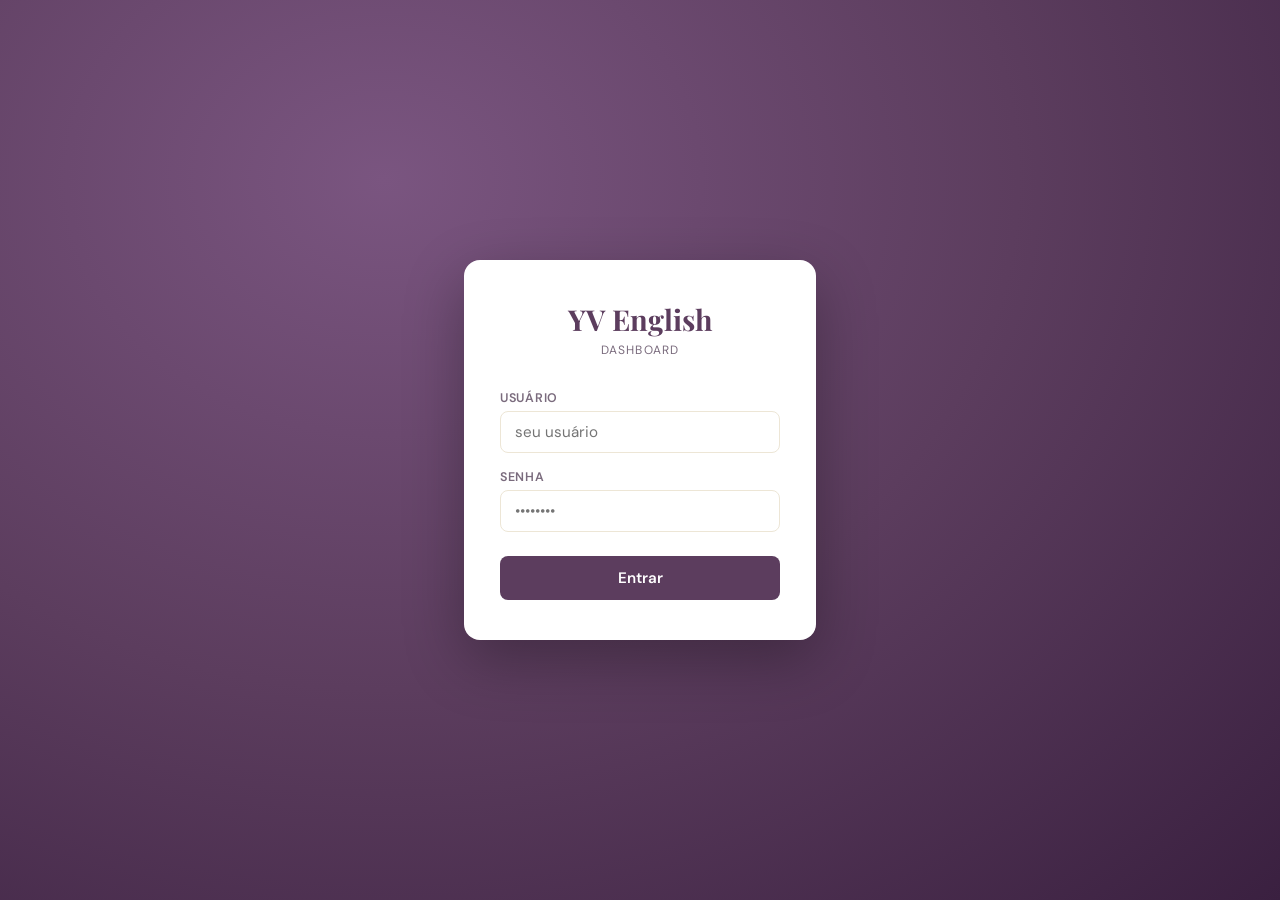
==== index.html @ 702f9258 "build" ====
<!DOCTYPE html>
<html lang="pt-BR">
<head>
  <meta charset="UTF-8"/>
  <meta name="viewport" content="width=device-width, initial-scale=1.0"/>
  <title>YV English · Dashboard</title>
  <link rel="preconnect" href="https://fonts.googleapis.com">
  <link href="https://fonts.googleapis.com/css2?family=Playfair+Display:wght@400;600;700&family=DM+Sans:wght@300;400;500;600&display=swap" rel="stylesheet">
  <link rel="stylesheet" href="css/main.css"/>
</head>
<body>
<aside class="sidebar">
  <div class="sidebar-logo"><h1>YV English</h1><p>Dashboard</p></div>
  <nav>
    <button class="nav-item active" data-page="overview" onclick="showPage('overview',this)"><span class="icon">📊</span> Visão Geral</button>
    <button class="nav-item" data-page="alunos" onclick="showPage('alunos',this)"><span class="icon">👥</span> Alunos</button>
    <button class="nav-item" data-page="aulas" onclick="showPage('aulas',this)"><span class="icon">📚</span> Diário de Aulas</button>
    <button class="nav-item" data-page="mensalidades" onclick="showPage('mensalidades',this)"><span class="icon">💰</span> Mensalidades</button>
  </nav>
  <div class="sidebar-footer"><button class="btn-ghost" onclick="logout()">🚪 Sair</button></div>
</aside>
<div class="main">
  <div class="topbar">
    <h2 id="page-title">Visão Geral</h2>
    <div class="topbar-actions" id="topbar-actions"></div>
  </div>
  <div class="content">
    <div id="page-overview" class="page active">
      <div class="stats-grid">
        <div class="stat-card"><div class="stat-label">Alunos Ativos</div><div class="stat-value" id="stat-ativos">–</div></div>
        <div class="stat-card plum"><div class="stat-label">Aulas este mês</div><div class="stat-value" id="stat-aulas-mes">–</div></div>
        <div class="stat-card green"><div class="stat-label">Mensalidades pagas</div><div class="stat-value" id="stat-pagas">–</div><div class="stat-sub" id="stat-pagas-sub"></div></div>
        <div class="stat-card red"><div class="stat-label">Em aberto</div><div class="stat-value" id="stat-abertas">–</div><div class="stat-sub" id="stat-abertas-sub"></div></div>
      </div>
      <div class="card">
        <div class="card-header"><h3>Últimas aulas registradas</h3></div>
        <table><thead><tr><th>Aluno</th><th>Data</th><th>Matéria</th><th>Status</th></tr></thead>
        <tbody id="overview-aulas-tbody"><tr><td colspan="4"><div class="empty"><p>Carregando...</p></div></td></tr></tbody></table>
      </div>
    </div>
    <div id="page-alunos" class="page">
      <div class="filters">
        <div class="filter-group"><label>Buscar</label><input type="text" id="search-aluno" placeholder="Nome..." oninput="filterAlunos()" style="width:200px"/></div>
        <div class="filter-group"><label>Status</label><select id="filter-status" onchange="filterAlunos()"><option value="">Todos</option><option value="ativo">Ativo</option><option value="pausado">Pausado</option><option value="cancelado">Cancelado</option></select></div>
        <div class="filter-group"><label>Nível</label><select id="filter-nivel" onchange="filterAlunos()"><option value="">Todos</option><option value="iniciante">Iniciante</option><option value="intermediario">Intermediário</option><option value="avancado">Avançado</option></select></div>
      </div>
      <div class="card">
        <div class="card-header"><h3>Alunos</h3></div>
        <table><thead><tr><th>Nome</th><th>Nível</th><th>Plano</th><th>Dias</th><th>Status</th><th>Contato</th><th></th></tr></thead>
        <tbody id="alunos-tbody"><tr><td colspan="7"><div class="empty"><p>Carregando...</p></div></td></tr></tbody></table>
      </div>
    </div>
    <div id="page-aulas" class="page">
      <div class="filters">
        <div class="filter-group"><label>Aluno</label><select id="filter-aula-aluno" onchange="loadAulas()"><option value="">Todos</option></select></div>
        <div class="filter-group"><label>De</label><input type="date" id="filter-data-inicio" onchange="loadAulas()"/></div>
        <div class="filter-group"><label>Até</label><input type="date" id="filter-data-fim" onchange="loadAulas()"/></div>
        <div class="filter-group"><label>&nbsp;</label><button class="btn btn-outline btn-sm" onclick="clearAulaFilters()">Limpar</button></div>
      </div>
      <div class="card">
        <div class="card-header"><h3>Diário de Aulas</h3></div>
        <table><thead><tr><th>Aluno</th><th>Data</th><th>Matéria</th><th>Resumo</th><th>Status</th><th>Reposição</th><th></th></tr></thead>
        <tbody id="aulas-tbody"><tr><td colspan="7"><div class="empty"><p>Carregando...</p></div></td></tr></tbody></table>
      </div>
    </div>
    <div id="page-mensalidades" class="page">
      <div class="filters">
        <div class="filter-group"><label>Aluno</label><select id="filter-mens-aluno" onchange="loadMensalidades()"><option value="">Todos</option></select></div>
      </div>
      <div class="card">
        <div class="card-header"><h3>Mensalidades</h3></div>
        <table><thead><tr><th>Aluno</th><th>Mês</th><th>Valor</th><th>Vencimento</th><th>Status</th><th>Forma</th><th></th></tr></thead>
        <tbody id="mensalidades-tbody"><tr><td colspan="7"><div class="empty"><p>Carregando...</p></div></td></tr></tbody></table>
      </div>
    </div>
  </div>
</div>
<!-- MODAL ALUNO -->
<div class="overlay" id="modal-aluno">
  <div class="modal">
    <div class="modal-header"><h3 id="modal-aluno-title">Novo Aluno</h3><button class="close-btn" onclick="closeModal('modal-aluno')">✕</button></div>
    <div class="modal-body">
      <div class="form-grid">
        <div class="form-group"><label>Nome *</label><input id="aluno-nome" type="text"/></div>
        <div class="form-group"><label>Idade</label><input id="aluno-idade" type="number" min="1" max="120"/></div>
        <div class="form-group"><label>WhatsApp</label><input id="aluno-contato" type="text" placeholder="(21) 99999-9999"/></div>
        <div class="form-group"><label>Nível *</label><select id="aluno-nivel"><option value="">Selecione</option><option value="iniciante">Iniciante</option><option value="intermediario">Intermediário</option><option value="avancado">Avançado</option></select></div>
        <div class="form-group"><label>Plano</label><input id="aluno-plano" type="text" placeholder="ex: 2x por semana"/></div>
        <div class="form-group"><label>Data de Início</label><input id="aluno-data-inicio" type="date"/></div>
        <div class="form-group"><label>Dias de Aula</label><input id="aluno-dias" type="text" placeholder="ex: seg, qua, sex"/></div>
        <div class="form-group"><label>Status</label><select id="aluno-status"><option value="ativo">Ativo</option><option value="pausado">Pausado</option><option value="cancelado">Cancelado</option></select></div>
        <div class="form-group full"><label>Como chegou até você</label><input id="aluno-como" type="text" placeholder="Instagram, indicação de..."/></div>
        <div class="form-group full"><label>Objetivo com o inglês</label><textarea id="aluno-objetivo"></textarea></div>
        <div class="form-group full"><label>Observações</label><textarea id="aluno-obs"></textarea></div>
        <div class="section-divider">💰 Mensalidade fixa</div>
        <div class="form-group"><label>Valor mensal (R$)</label><input id="aluno-mens-valor" type="number" step="0.01" placeholder="0,00"/></div>
        <div class="form-group"><label>Dia de vencimento</label><input id="aluno-mens-dia" type="number" min="1" max="31" placeholder="ex: 10"/></div>
      </div>
    </div>
    <div class="modal-footer"><button class="btn btn-outline" onclick="closeModal('modal-aluno')">Cancelar</button><button class="btn btn-primary" onclick="saveAluno()">Salvar</button></div>
  </div>
</div>
<!-- MODAL AULA -->
<div class="overlay" id="modal-aula">
  <div class="modal">
    <div class="modal-header"><h3 id="modal-aula-title">Nova Aula</h3><button class="close-btn" onclick="closeModal('modal-aula')">✕</button></div>
    <div class="modal-body">
      <div class="form-grid">
        <div class="form-group"><label>Aluno *</label><select id="aula-aluno-id"></select></div>
        <div class="form-group"><label>Data da Aula *</label><input id="aula-data" type="date"/></div>
        <div class="form-group full"><label>Matérias dadas</label><input id="aula-materias" type="text" placeholder="ex: Present perfect, vocabulário de viagens"/></div>
        <div class="form-group full"><label>Diário / Resumo da aula</label><textarea id="aula-diario" style="min-height:120px"></textarea></div>
        <div class="form-group"><label>Status</label><select id="aula-status"><option value="realizada">Realizada</option><option value="nao_realizada">Não realizada</option><option value="reposta">Reposta</option></select></div>
        <div class="form-group"><label>Data de Reposição</label><input id="aula-reposicao" type="date"/></div>
      </div>
    </div>
    <div class="modal-footer"><button class="btn btn-outline" onclick="closeModal('modal-aula')">Cancelar</button><button class="btn btn-primary" onclick="saveAula()">Salvar</button></div>
  </div>
</div>
<!-- MODAL MENSALIDADE -->
<div class="overlay" id="modal-mensalidade">
  <div class="modal">
    <div class="modal-header"><h3 id="modal-mens-title">Nova Mensalidade</h3><button class="close-btn" onclick="closeModal('modal-mensalidade')">✕</button></div>
    <div class="modal-body">
      <div class="form-grid">
        <div class="form-group"><label>Aluno *</label><select id="mens-aluno-id"></select></div>
        <div class="form-group"><label>Mês de referência *</label><input id="mens-mes" type="month"/></div>
        <div class="form-group"><label>Valor (R$) *</label><input id="mens-valor" type="number" step="0.01" placeholder="0,00"/></div>
        <div class="form-group"><label>Vencimento *</label><input id="mens-vencimento" type="date"/></div>
        <div class="form-group"><label>Pago?</label><select id="mens-pago" onchange="togglePagoFields()"><option value="false">Não</option><option value="true">Sim</option></select></div>
        <div class="form-group" id="mens-forma-group" style="display:none"><label>Forma de Pagamento</label><select id="mens-forma"><option value="">–</option><option value="pix">Pix</option><option value="transferencia">Transferência</option><option value="dinheiro">Dinheiro</option><option value="cartao">Cartão</option><option value="outro">Outro</option></select></div>
        <div class="form-group" id="mens-datapag-group" style="display:none"><label>Data de Pagamento</label><input id="mens-data-pagamento" type="date"/></div>
        <div class="form-group full"><label>Observações</label><textarea id="mens-obs"></textarea></div>
      </div>
    </div>
    <div class="modal-footer"><button class="btn btn-outline" onclick="closeModal('modal-mensalidade')">Cancelar</button><button class="btn btn-primary" onclick="saveMensalidade()">Salvar</button></div>
  </div>
</div>
<div class="toast-container" id="toast-container"></div>
<script src="js/main.js"></script>
</body>
</html>
---- css/main.css ----
:root {
  --cream:   #F5F0E8;
  --cream2:  #EDE6D6;
  --amber:   #C8943A;
  --amber-light: #E8B86D;
  --plum:    #5C3D5E;
  --plum-light: #7A5580;
  --text:    #2C1F2E;
  --text-muted: #7A6B7D;
  --white:   #FFFFFF;
  --success: #4A7C59;
  --danger:  #A13D3D;
  --warn:    #B07B2A;
  --radius:  12px;
  --shadow:  0 2px 16px rgba(92,61,94,0.10);
}

* { box-sizing: border-box; margin: 0; padding: 0; }

body {
  font-family: 'DM Sans', sans-serif;
  background: var(--cream);
  color: var(--text);
  min-height: 100vh;
  display: flex;
}

/* ── SIDEBAR ── */
.sidebar {
  width: 240px;
  background: var(--plum);
  color: var(--cream);
  display: flex;
  flex-direction: column;
  padding: 0;
  position: fixed;
  height: 100vh;
  top: 0; left: 0;
  z-index: 100;
}

.sidebar-logo {
  padding: 28px 24px 20px;
  border-bottom: 1px solid rgba(255,255,255,0.1);
}

.sidebar-logo h1 {
  font-family: 'Playfair Display', serif;
  font-size: 1.4rem;
  color: var(--amber-light);
  letter-spacing: 0.02em;
}

.sidebar-logo p {
  font-size: 0.72rem;
  color: rgba(245,240,232,0.55);
  margin-top: 2px;
  letter-spacing: 0.08em;
  text-transform: uppercase;
}

.sidebar nav {
  flex: 1;
  padding: 16px 12px;
  display: flex;
  flex-direction: column;
  gap: 4px;
}

.nav-item {
  display: flex;
  align-items: center;
  gap: 10px;
  padding: 10px 14px;
  border-radius: 8px;
  cursor: pointer;
  font-size: 0.88rem;
  font-weight: 500;
  color: rgba(245,240,232,0.75);
  transition: all 0.18s;
  border: none;
  background: none;
  width: 100%;
  text-align: left;
}

.nav-item:hover { background: rgba(255,255,255,0.08); color: var(--cream); }
.nav-item.active { background: var(--amber); color: var(--white); }
.nav-item .icon { font-size: 1.1rem; width: 20px; text-align: center; }

.sidebar-footer {
  padding: 16px 12px;
  border-top: 1px solid rgba(255,255,255,0.1);
}

/* ── MAIN ── */
.main {
  margin-left: 240px;
  flex: 1;
  display: flex;
  flex-direction: column;
  min-height: 100vh;
}

.topbar {
  background: var(--white);
  border-bottom: 1px solid var(--cream2);
  padding: 16px 32px;
  display: flex;
  align-items: center;
  justify-content: space-between;
}

.topbar h2 {
  font-family: 'Playfair Display', serif;
  font-size: 1.3rem;
  color: var(--plum);
}

.topbar-actions { display: flex; gap: 10px; }

.content { padding: 28px 32px; flex: 1; }

/* ── PAGES ── */
.page { display: none; }
.page.active { display: block; }

/* ── STAT CARDS ── */
.stats-grid {
  display: grid;
  grid-template-columns: repeat(auto-fit, minmax(180px, 1fr));
  gap: 16px;
  margin-bottom: 28px;
}

.stat-card {
  background: var(--white);
  border-radius: var(--radius);
  padding: 20px 22px;
  box-shadow: var(--shadow);
  border-top: 3px solid var(--amber);
}

.stat-card.plum  { border-top-color: var(--plum); }
.stat-card.green { border-top-color: var(--success); }
.stat-card.red   { border-top-color: var(--danger); }

.stat-label { font-size: 0.75rem; color: var(--text-muted); text-transform: uppercase; letter-spacing: 0.07em; }
.stat-value { font-family: 'Playfair Display', serif; font-size: 2rem; color: var(--plum); margin-top: 4px; }
.stat-sub   { font-size: 0.78rem; color: var(--text-muted); margin-top: 4px; }

/* ── CARD / TABLE ── */
.card {
  background: var(--white);
  border-radius: var(--radius);
  box-shadow: var(--shadow);
  overflow: hidden;
}

.card-header {
  padding: 18px 24px;
  border-bottom: 1px solid var(--cream2);
  display: flex;
  align-items: center;
  justify-content: space-between;
}

.card-header h3 {
  font-family: 'Playfair Display', serif;
  font-size: 1.05rem;
  color: var(--plum);
}

table { width: 100%; border-collapse: collapse; font-size: 0.875rem; }

thead th {
  text-align: left;
  padding: 11px 16px;
  font-size: 0.72rem;
  letter-spacing: 0.07em;
  text-transform: uppercase;
  color: var(--text-muted);
  background: var(--cream);
  font-weight: 600;
}

tbody tr { border-bottom: 1px solid var(--cream2); transition: background 0.15s; }
tbody tr:last-child { border-bottom: none; }
tbody tr:hover { background: #FAF7F2; }
tbody td { padding: 12px 16px; }

/* ── BADGES ── */
.badge {
  display: inline-block;
  padding: 2px 10px;
  border-radius: 100px;
  font-size: 0.72rem;
  font-weight: 600;
  letter-spacing: 0.04em;
}

.badge-green  { background: #D6EDDD; color: #2E6640; }
.badge-amber  { background: #F5E6CC; color: #8A5C10; }
.badge-red    { background: #EDCECE; color: #7A1C1C; }
.badge-plum   { background: #E8D9EA; color: #5C3D5E; }
.badge-gray   { background: #E8E4ED; color: #5A5460; }

/* ── BUTTONS ── */
.btn {
  display: inline-flex;
  align-items: center;
  gap: 6px;
  padding: 8px 18px;
  border-radius: 8px;
  font-family: 'DM Sans', sans-serif;
  font-size: 0.85rem;
  font-weight: 600;
  cursor: pointer;
  border: none;
  transition: all 0.18s;
}

.btn-primary { background: var(--plum); color: var(--white); }
.btn-primary:hover { background: var(--plum-light); }
.btn-amber { background: var(--amber); color: var(--white); }
.btn-amber:hover { background: var(--amber-light); }
.btn-outline { background: transparent; color: var(--plum); border: 1.5px solid var(--plum); }
.btn-outline:hover { background: var(--plum); color: var(--white); }
.btn-sm { padding: 5px 12px; font-size: 0.78rem; }
.btn-danger { background: var(--danger); color: white; }
.btn-ghost { background: none; border: none; color: rgba(245,240,232,0.7); cursor: pointer; font-family: 'DM Sans', sans-serif; font-size: 0.85rem; padding: 8px 14px; border-radius: 8px; width: 100%; text-align: left; display: flex; align-items: center; gap: 8px; }
.btn-ghost:hover { background: rgba(255,255,255,0.08); color: var(--cream); }

/* ── FILTERS ── */
.filters {
  display: flex;
  gap: 12px;
  margin-bottom: 16px;
  flex-wrap: wrap;
  align-items: flex-end;
}

.filter-group { display: flex; flex-direction: column; gap: 4px; }
.filter-group label { font-size: 0.75rem; color: var(--text-muted); font-weight: 600; }

input, select, textarea {
  font-family: 'DM Sans', sans-serif;
  font-size: 0.875rem;
  padding: 8px 12px;
  border: 1.5px solid var(--cream2);
  border-radius: 8px;
  color: var(--text);
  background: var(--white);
  outline: none;
  transition: border 0.15s;
}

input:focus, select:focus, textarea:focus { border-color: var(--plum); }
textarea { resize: vertical; min-height: 80px; }

/* ── MODAL ── */
.overlay {
  display: none;
  position: fixed;
  inset: 0;
  background: rgba(44,31,46,0.45);
  z-index: 200;
  align-items: center;
  justify-content: center;
}

.overlay.open { display: flex; }

.modal {
  background: var(--white);
  border-radius: var(--radius);
  width: 100%;
  max-width: 640px;
  max-height: 90vh;
  overflow-y: auto;
  box-shadow: 0 8px 40px rgba(44,31,46,0.25);
}

.modal-header {
  padding: 20px 24px;
  border-bottom: 1px solid var(--cream2);
  display: flex;
  align-items: center;
  justify-content: space-between;
}

.modal-header h3 { font-family: 'Playfair Display', serif; color: var(--plum); }
.modal-body { padding: 24px; }
.modal-footer {
  padding: 16px 24px;
  border-top: 1px solid var(--cream2);
  display: flex;
  justify-content: flex-end;
  gap: 10px;
}

.form-grid { display: grid; grid-template-columns: 1fr 1fr; gap: 16px; }
.form-grid .full { grid-column: 1 / -1; }
.form-group { display: flex; flex-direction: column; gap: 5px; }
.form-group label { font-size: 0.78rem; font-weight: 600; color: var(--text-muted); text-transform: uppercase; letter-spacing: 0.05em; }
.form-group input, .form-group select, .form-group textarea { width: 100%; }

.close-btn { background: none; border: none; font-size: 1.3rem; cursor: pointer; color: var(--text-muted); line-height: 1; }
.close-btn:hover { color: var(--danger); }

.section-divider {
  grid-column: 1 / -1;
  font-size: 0.72rem;
  font-weight: 700;
  text-transform: uppercase;
  letter-spacing: 0.08em;
  color: var(--amber);
  padding: 8px 0 4px;
  border-bottom: 1px solid var(--cream2);
  margin-bottom: 4px;
}

/* ── EMPTY ── */
.empty { text-align: center; padding: 48px 24px; color: var(--text-muted); }
.empty .empty-icon { font-size: 2.5rem; margin-bottom: 12px; }
.empty p { font-size: 0.9rem; }

/* ── TOAST ── */
.toast-container {
  position: fixed;
  bottom: 24px;
  right: 24px;
  z-index: 999;
  display: flex;
  flex-direction: column;
  gap: 8px;
}

.toast {
  background: var(--plum);
  color: var(--white);
  padding: 12px 20px;
  border-radius: 8px;
  font-size: 0.875rem;
  box-shadow: var(--shadow);
  animation: slideIn 0.2s ease;
}

.toast.success { background: var(--success); }
.toast.error   { background: var(--danger); }

@keyframes slideIn {
  from { transform: translateX(60px); opacity: 0; }
  to   { transform: translateX(0);    opacity: 1; }
}
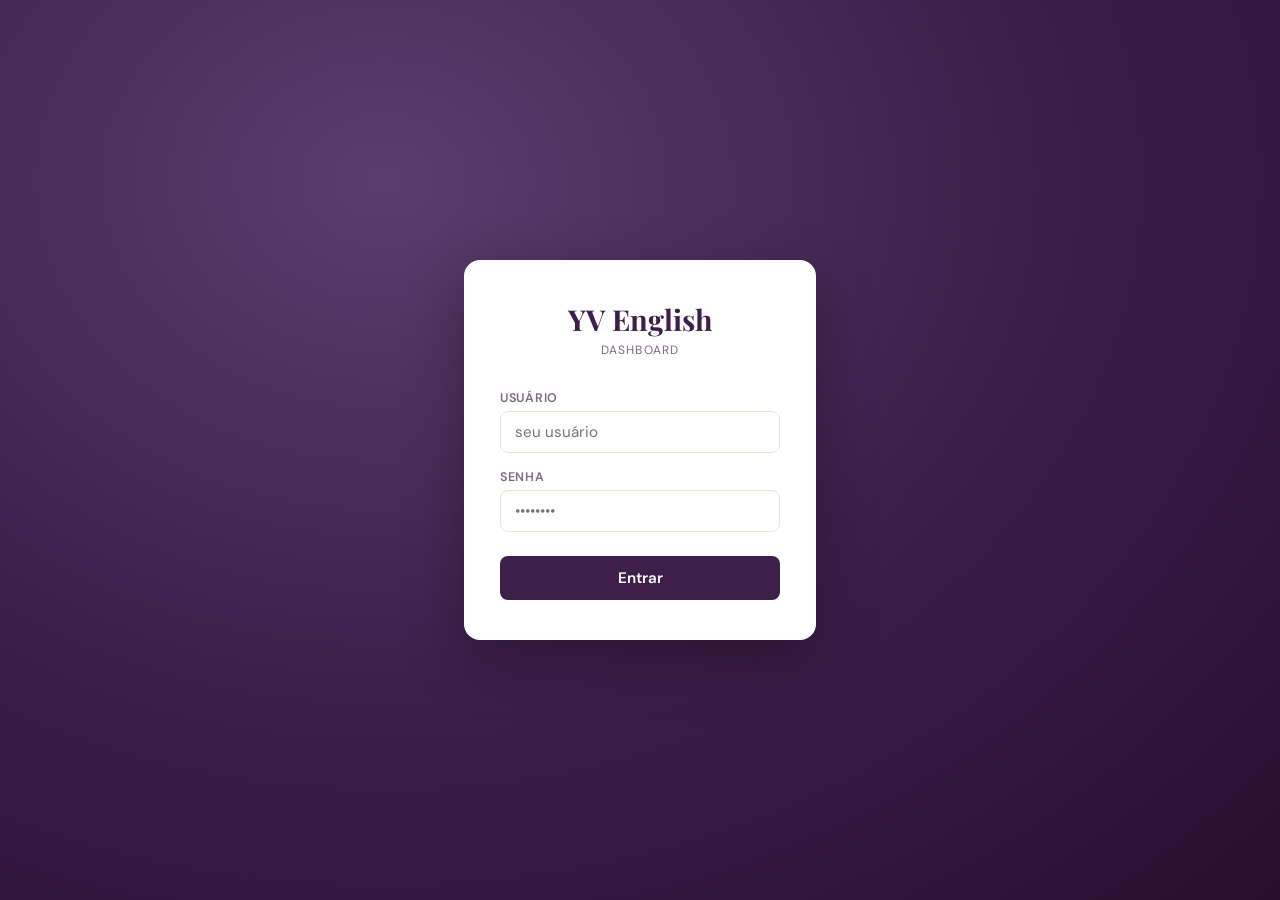
==== commit 199de122: "Update index.html" ====
--- a/index.html
+++ b/index.html
@@ -9,16 +9,22 @@
   <link rel="stylesheet" href="css/main.css"/>
 </head>
 <body>
-<aside class="sidebar">
+
+<!-- Botão mobile + overlay (novos) -->
+<button class="menu-toggle" onclick="toggleSidebar()">☰</button>
+<div class="sidebar-overlay" id="sidebar-overlay" onclick="closeSidebar()"></div>
+
+<aside class="sidebar" id="sidebar">
   <div class="sidebar-logo"><h1>YV English</h1><p>Dashboard</p></div>
   <nav>
-    <button class="nav-item active" data-page="overview" onclick="showPage('overview',this)"><span class="icon">📊</span> Visão Geral</button>
-    <button class="nav-item" data-page="alunos" onclick="showPage('alunos',this)"><span class="icon">👥</span> Alunos</button>
-    <button class="nav-item" data-page="aulas" onclick="showPage('aulas',this)"><span class="icon">📚</span> Diário de Aulas</button>
-    <button class="nav-item" data-page="mensalidades" onclick="showPage('mensalidades',this)"><span class="icon">💰</span> Mensalidades</button>
+    <button class="nav-item active" data-page="overview" onclick="showPage('overview',this);closeSidebar()"><span class="icon">📊</span> Visão Geral</button>
+    <button class="nav-item" data-page="alunos" onclick="showPage('alunos',this);closeSidebar()"><span class="icon">👥</span> Alunos</button>
+    <button class="nav-item" data-page="aulas" onclick="showPage('aulas',this);closeSidebar()"><span class="icon">📚</span> Diário de Aulas</button>
+    <button class="nav-item" data-page="mensalidades" onclick="showPage('mensalidades',this);closeSidebar()"><span class="icon">💰</span> Mensalidades</button>
   </nav>
   <div class="sidebar-footer"><button class="btn-ghost" onclick="logout()">🚪 Sair</button></div>
 </aside>
+
 <div class="main">
   <div class="topbar">
     <h2 id="page-title">Visão Geral</h2>
@@ -75,6 +81,7 @@
     </div>
   </div>
 </div>
+
 <!-- MODAL ALUNO -->
 <div class="overlay" id="modal-aluno">
   <div class="modal">
@@ -100,6 +107,7 @@
     <div class="modal-footer"><button class="btn btn-outline" onclick="closeModal('modal-aluno')">Cancelar</button><button class="btn btn-primary" onclick="saveAluno()">Salvar</button></div>
   </div>
 </div>
+
 <!-- MODAL AULA -->
 <div class="overlay" id="modal-aula">
   <div class="modal">
@@ -117,6 +125,7 @@
     <div class="modal-footer"><button class="btn btn-outline" onclick="closeModal('modal-aula')">Cancelar</button><button class="btn btn-primary" onclick="saveAula()">Salvar</button></div>
   </div>
 </div>
+
 <!-- MODAL MENSALIDADE -->
 <div class="overlay" id="modal-mensalidade">
   <div class="modal">
@@ -136,7 +145,18 @@
     <div class="modal-footer"><button class="btn btn-outline" onclick="closeModal('modal-mensalidade')">Cancelar</button><button class="btn btn-primary" onclick="saveMensalidade()">Salvar</button></div>
   </div>
 </div>
+
 <div class="toast-container" id="toast-container"></div>
 <script src="js/main.js"></script>
+<script>
+  function toggleSidebar() {
+    document.getElementById('sidebar').classList.toggle('open');
+    document.getElementById('sidebar-overlay').classList.toggle('open');
+  }
+  function closeSidebar() {
+    document.getElementById('sidebar').classList.remove('open');
+    document.getElementById('sidebar-overlay').classList.remove('open');
+  }
+</script>
 </body>
 </html>
--- a/css/main.css
+++ b/css/main.css
@@ -1,18 +1,18 @@
 :root {
-  --cream:   #F5F0E8;
-  --cream2:  #EDE6D6;
-  --amber:   #C8943A;
-  --amber-light: #E8B86D;
-  --plum:    #5C3D5E;
-  --plum-light: #7A5580;
-  --text:    #2C1F2E;
-  --text-muted: #7A6B7D;
-  --white:   #FFFFFF;
-  --success: #4A7C59;
-  --danger:  #A13D3D;
-  --warn:    #B07B2A;
-  --radius:  12px;
-  --shadow:  0 2px 16px rgba(92,61,94,0.10);
+  --cream:        #F5F0E8;
+  --cream2:       #EDE6D6;
+  --amber:        #C97B3A;
+  --amber-light:  #E8956D;
+  --plum:         #3D1F4A;
+  --plum-light:   #5C3D6E;
+  --text:         #2C1F2E;
+  --text-muted:   #7A6B7D;
+  --white:        #FFFFFF;
+  --success:      #4A7C59;
+  --danger:       #A13D3D;
+  --warn:         #B07B2A;
+  --radius:       12px;
+  --shadow:       0 2px 16px rgba(61,31,74,0.12);
 }
 
 * { box-sizing: border-box; margin: 0; padding: 0; }
@@ -36,7 +36,8 @@
   position: fixed;
   height: 100vh;
   top: 0; left: 0;
-  z-index: 100;
+  z-index: 200;
+  transition: transform 0.25s ease;
 }
 
 .sidebar-logo {
@@ -84,14 +85,44 @@
   text-align: left;
 }
 
-.nav-item:hover { background: rgba(255,255,255,0.08); color: var(--cream); }
+.nav-item:hover  { background: rgba(255,255,255,0.08); color: var(--cream); }
 .nav-item.active { background: var(--amber); color: var(--white); }
-.nav-item .icon { font-size: 1.1rem; width: 20px; text-align: center; }
+.nav-item .icon  { font-size: 1.1rem; width: 20px; text-align: center; }
 
 .sidebar-footer {
   padding: 16px 12px;
   border-top: 1px solid rgba(255,255,255,0.1);
 }
+
+/* ── MOBILE MENU ── */
+.menu-toggle {
+  display: none;
+  position: fixed;
+  top: 14px;
+  left: 14px;
+  z-index: 300;
+  background: var(--plum);
+  border: none;
+  border-radius: 8px;
+  width: 40px;
+  height: 40px;
+  align-items: center;
+  justify-content: center;
+  cursor: pointer;
+  font-size: 1.2rem;
+  color: var(--cream);
+  box-shadow: var(--shadow);
+}
+
+.sidebar-overlay {
+  display: none;
+  position: fixed;
+  inset: 0;
+  background: rgba(44,31,46,0.5);
+  z-index: 150;
+}
+
+.sidebar-overlay.open { display: block; }
 
 /* ── MAIN ── */
 .main {
@@ -128,7 +159,7 @@
 /* ── STAT CARDS ── */
 .stats-grid {
   display: grid;
-  grid-template-columns: repeat(auto-fit, minmax(180px, 1fr));
+  grid-template-columns: repeat(auto-fit, minmax(160px, 1fr));
   gap: 16px;
   margin-bottom: 28px;
 }
@@ -199,11 +230,11 @@
   letter-spacing: 0.04em;
 }
 
-.badge-green  { background: #D6EDDD; color: #2E6640; }
-.badge-amber  { background: #F5E6CC; color: #8A5C10; }
-.badge-red    { background: #EDCECE; color: #7A1C1C; }
-.badge-plum   { background: #E8D9EA; color: #5C3D5E; }
-.badge-gray   { background: #E8E4ED; color: #5A5460; }
+.badge-green { background: #D6EDDD; color: #2E6640; }
+.badge-amber { background: #F5E0CC; color: #7A3A10; }
+.badge-red   { background: #EDCECE; color: #7A1C1C; }
+.badge-plum  { background: #E0D0E8; color: #3D1F4A; }
+.badge-gray  { background: #E8E4ED; color: #5A5460; }
 
 /* ── BUTTONS ── */
 .btn {
@@ -264,9 +295,10 @@
   position: fixed;
   inset: 0;
   background: rgba(44,31,46,0.45);
-  z-index: 200;
+  z-index: 400;
   align-items: center;
   justify-content: center;
+  padding: 16px;
 }
 
 .overlay.open { display: flex; }
@@ -287,6 +319,10 @@
   display: flex;
   align-items: center;
   justify-content: space-between;
+  position: sticky;
+  top: 0;
+  background: var(--white);
+  z-index: 1;
 }
 
 .modal-header h3 { font-family: 'Playfair Display', serif; color: var(--plum); }
@@ -297,6 +333,9 @@
   display: flex;
   justify-content: flex-end;
   gap: 10px;
+  position: sticky;
+  bottom: 0;
+  background: var(--white);
 }
 
 .form-grid { display: grid; grid-template-columns: 1fr 1fr; gap: 16px; }
@@ -305,7 +344,7 @@
 .form-group label { font-size: 0.78rem; font-weight: 600; color: var(--text-muted); text-transform: uppercase; letter-spacing: 0.05em; }
 .form-group input, .form-group select, .form-group textarea { width: 100%; }
 
-.close-btn { background: none; border: none; font-size: 1.3rem; cursor: pointer; color: var(--text-muted); line-height: 1; }
+.close-btn { background: none; border: none; font-size: 1.3rem; cursor: pointer; color: var(--text-muted); line-height: 1; padding: 4px; }
 .close-btn:hover { color: var(--danger); }
 
 .section-divider {
@@ -334,6 +373,7 @@
   display: flex;
   flex-direction: column;
   gap: 8px;
+  max-width: calc(100vw - 48px);
 }
 
 .toast {
@@ -353,3 +393,88 @@
   from { transform: translateX(60px); opacity: 0; }
   to   { transform: translateX(0);    opacity: 1; }
 }
+
+/* ════════════════════
+   MOBILE ≤ 768px
+════════════════════ */
+@media (max-width: 768px) {
+  .sidebar {
+    transform: translateX(-100%);
+    z-index: 200;
+  }
+  .sidebar.open { transform: translateX(0); }
+
+  .menu-toggle { display: flex; }
+
+  .main { margin-left: 0; }
+
+  .topbar {
+    padding: 14px 16px 14px 64px;
+  }
+  .topbar h2 { font-size: 1.1rem; }
+
+  .content { padding: 16px; }
+
+  .stats-grid {
+    grid-template-columns: 1fr 1fr;
+    gap: 12px;
+    margin-bottom: 20px;
+  }
+  .stat-value { font-size: 1.6rem; }
+
+  .filters { gap: 8px; }
+  .filter-group input,
+  .filter-group select { width: 100% !important; }
+
+  /* Tabela → lista de cards */
+  table, thead, tbody, th, td, tr { display: block; }
+  thead { display: none; }
+
+  tbody tr {
+    background: var(--white);
+    border-radius: 10px;
+    margin-bottom: 10px;
+    padding: 12px 14px;
+    box-shadow: var(--shadow);
+    border-bottom: none;
+  }
+
+  tbody td {
+    padding: 4px 0;
+    font-size: 0.85rem;
+    display: flex;
+    align-items: flex-start;
+    gap: 8px;
+  }
+
+  tbody td::before {
+    content: attr(data-label);
+    font-size: 0.7rem;
+    font-weight: 700;
+    text-transform: uppercase;
+    letter-spacing: 0.06em;
+    color: var(--text-muted);
+    min-width: 80px;
+    padding-top: 2px;
+    flex-shrink: 0;
+  }
+
+  /* Modal sobe da base */
+  .overlay { padding: 0; align-items: flex-end; }
+  .modal {
+    max-width: 100%;
+    max-height: 92vh;
+    border-radius: 16px 16px 0 0;
+  }
+
+  .form-grid { grid-template-columns: 1fr; }
+  .form-grid .full { grid-column: 1; }
+
+  .btn { padding: 10px 18px; font-size: 0.9rem; }
+  .btn-sm { padding: 7px 12px; font-size: 0.82rem; }
+  .topbar-actions .btn { padding: 8px 12px; font-size: 0.8rem; }
+}
+
+@media (max-width: 400px) {
+  .stats-grid { grid-template-columns: 1fr; }
+}
